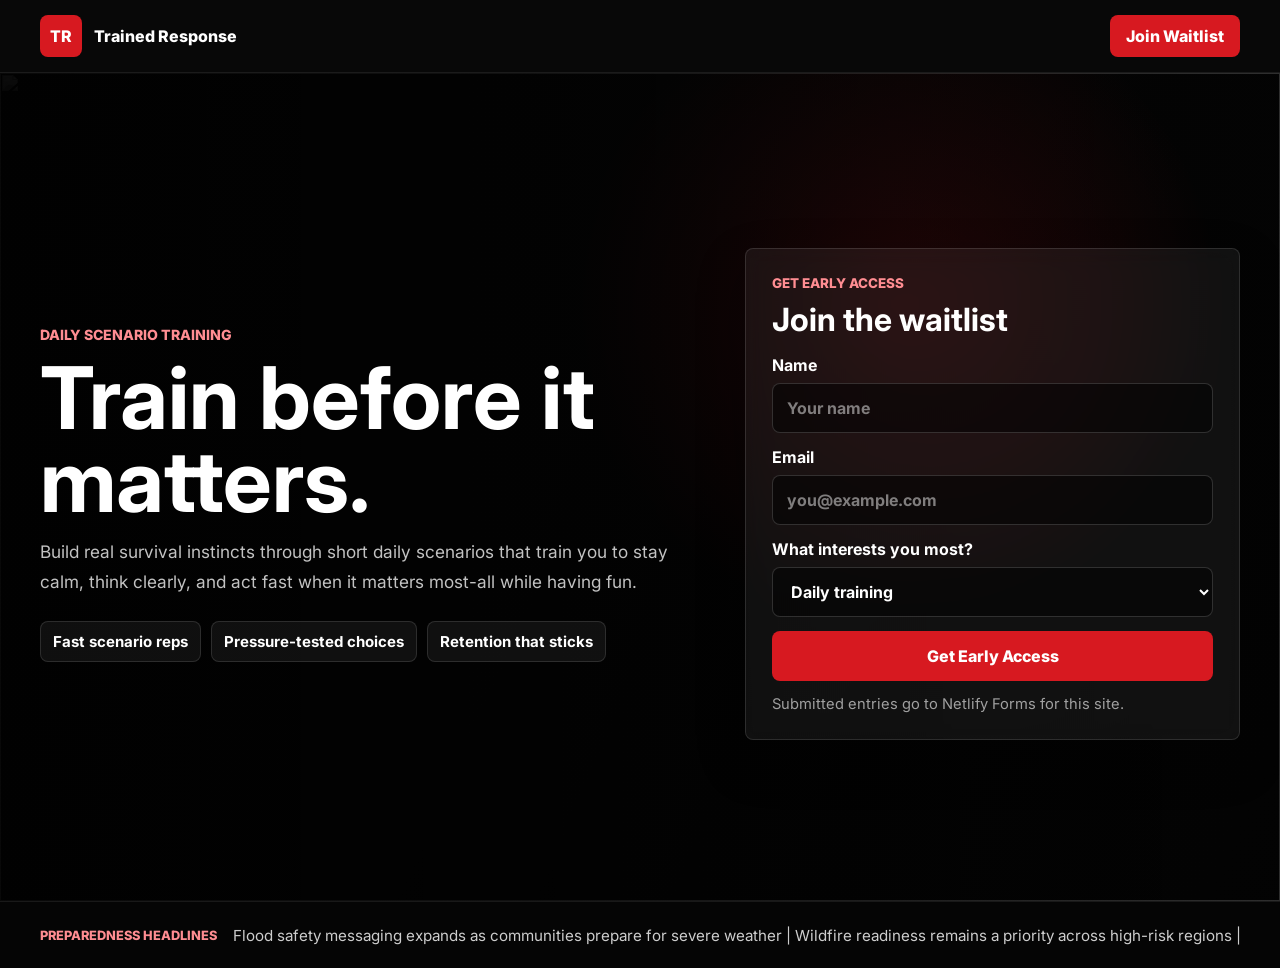
==== trained-response-netlify-single-file.html @ 7a44dd22 "Add files via upload" ====
<!doctype html>
<html lang="en">
<head>
  <meta charset="utf-8" />
  <meta name="viewport" content="width=device-width,initial-scale=1" />
  <title>Trained Response | Train Before It Matters</title>
  <meta name="description" content="Trained Response helps people build real survival instincts through short daily scenarios and practical decision training." />
  <link rel="preconnect" href="https://fonts.googleapis.com">
  <link rel="preconnect" href="https://fonts.gstatic.com" crossorigin>
  <link href="https://fonts.googleapis.com/css2?family=Inter:wght@400;500;600;700;800;900&display=swap" rel="stylesheet">
  <style>
    * { box-sizing: border-box; }
    :root {
      --black: #090909;
      --black-soft: #131313;
      --white: #ffffff;
      --red: #d71920;
      --red-dark: #ab1117;
      --text-soft: rgba(255, 255, 255, 0.76);
      --line: rgba(255, 255, 255, 0.12);
      --shadow: 0 20px 48px rgba(0, 0, 0, 0.32);
    }
    html { scroll-behavior: smooth; }
    body {
      margin: 0;
      font-family: "Inter", system-ui, sans-serif;
      color: var(--white);
      background: var(--black);
    }
    a { color: inherit; text-decoration: none; }
    img { display: block; max-width: 100%; }
    .container {
      width: min(1200px, calc(100% - 32px));
      margin: 0 auto;
    }
    .site-header {
      position: sticky;
      top: 0;
      z-index: 10;
      background: rgba(9, 9, 9, 0.92);
      border-bottom: 1px solid rgba(255, 255, 255, 0.08);
      backdrop-filter: blur(10px);
    }
    .nav {
      display: flex;
      align-items: center;
      justify-content: space-between;
      min-height: 72px;
      gap: 16px;
    }
    .brand {
      display: inline-flex;
      align-items: center;
      gap: 12px;
      font-weight: 800;
    }
    .brand-mark {
      display: inline-grid;
      place-items: center;
      width: 42px;
      height: 42px;
      border-radius: 8px;
      background: var(--red);
    }
    .brand-text { font-size: 1rem; }
    .button {
      display: inline-flex;
      align-items: center;
      justify-content: center;
      min-height: 50px;
      padding: 0 20px;
      border: 0;
      border-radius: 8px;
      background: var(--red);
      color: var(--white);
      font: inherit;
      font-weight: 800;
      cursor: pointer;
      transition: background 160ms ease, transform 160ms ease;
    }
    .button:hover {
      background: var(--red-dark);
      transform: translateY(-1px);
    }
    .button-small {
      min-height: 42px;
      padding: 0 16px;
    }
    .hero {
      position: relative;
      min-height: calc(100svh - 72px);
      display: flex;
      align-items: center;
      overflow: hidden;
      background:
        radial-gradient(circle at 70% 28%, rgba(215, 25, 32, 0.28), transparent 30%),
        linear-gradient(115deg, rgba(9, 9, 9, 0.97) 0%, rgba(9, 9, 9, 0.94) 43%, rgba(9, 9, 9, 0.58) 70%, rgba(9, 9, 9, 0.42) 100%),
        #000000;
    }
    .hero-media,
    .hero-shade {
      position: absolute;
      inset: 0;
    }
    .hero-image {
      width: 100%;
      height: 100%;
      object-fit: cover;
      object-position: 75% center;
      opacity: 0.32;
      filter: saturate(0) contrast(1.08);
    }
    .hero-shade {
      background: linear-gradient(90deg, rgba(0, 0, 0, 0.88) 0%, rgba(0, 0, 0, 0.76) 42%, rgba(0, 0, 0, 0.3) 100%);
    }
    .hero-layout {
      position: relative;
      z-index: 1;
      display: grid;
      grid-template-columns: minmax(0, 1.15fr) minmax(330px, 0.85fr);
      gap: 36px;
      align-items: center;
      padding: 56px 0 42px;
    }
    .hero-copy { max-width: 700px; }
    .eyebrow {
      margin: 0;
      color: #ff8d92;
      font-size: 0.88rem;
      font-weight: 800;
      text-transform: uppercase;
    }
    .hero h1 {
      margin: 14px 0 14px;
      font-size: clamp(3rem, 7vw, 5.4rem);
      line-height: 0.96;
    }
    .hero-subhead {
      max-width: 680px;
      margin: 0;
      color: var(--text-soft);
      font-size: 1.08rem;
      line-height: 1.72;
    }
    .hero-points {
      display: flex;
      flex-wrap: wrap;
      gap: 10px;
      margin: 24px 0 0;
      padding: 0;
      list-style: none;
    }
    .hero-points li {
      padding: 10px 12px;
      border: 1px solid var(--line);
      border-radius: 8px;
      background: rgba(255, 255, 255, 0.06);
      font-size: 0.94rem;
      font-weight: 700;
    }
    .hero-panel {
      padding: 26px;
      border: 1px solid var(--line);
      border-radius: 8px;
      background: rgba(255, 255, 255, 0.06);
      box-shadow: var(--shadow);
      backdrop-filter: blur(12px);
    }
    .panel-topline {
      color: #ff8d92;
      font-size: 0.84rem;
      font-weight: 800;
      text-transform: uppercase;
    }
    .hero-panel h2 {
      margin: 12px 0 18px;
      font-size: 2rem;
      line-height: 1.05;
    }
    .waitlist-form {
      display: grid;
      gap: 14px;
    }
    .waitlist-form label {
      display: grid;
      gap: 8px;
      font-weight: 700;
    }
    .waitlist-form input,
    .waitlist-form select {
      width: 100%;
      min-height: 50px;
      padding: 0 14px;
      border: 1px solid rgba(255, 255, 255, 0.16);
      border-radius: 8px;
      background: rgba(0, 0, 0, 0.52);
      color: var(--white);
      font: inherit;
    }
    .waitlist-form input::placeholder { color: rgba(255, 255, 255, 0.48); }
    .form-note {
      margin: 0;
      color: rgba(255, 255, 255, 0.6);
      font-size: 0.92rem;
    }
    .ticker-band {
      border-top: 1px solid rgba(255, 255, 255, 0.08);
      background: #050505;
    }
    .ticker-shell {
      display: grid;
      grid-template-columns: auto 1fr;
      gap: 16px;
      align-items: center;
      min-height: 66px;
    }
    .ticker-label {
      margin: 0;
      color: #ff8d92;
      font-size: 0.8rem;
      font-weight: 800;
      text-transform: uppercase;
      white-space: nowrap;
    }
    .ticker-track { overflow: hidden; }
    .ticker-content {
      white-space: nowrap;
      color: rgba(255, 255, 255, 0.8);
      font-size: 0.95rem;
    }
    .hidden {
      position: absolute;
      left: -9999px;
    }
    .netlify-only {
      display: none;
    }
    @media (max-width: 940px) {
      .hero-layout {
        grid-template-columns: 1fr;
        padding: 44px 0 32px;
      }
      .hero-image {
        object-position: center top;
        opacity: 0.2;
      }
      .hero-shade {
        background: linear-gradient(180deg, rgba(0, 0, 0, 0.8) 0%, rgba(0, 0, 0, 0.82) 42%, rgba(0, 0, 0, 0.92) 100%);
      }
      .hero-copy {
        max-width: none;
      }
    }
    @media (max-width: 640px) {
      .brand-text {
        display: none;
      }
      .button-small,
      .button {
        width: 100%;
      }
      .nav {
        align-items: stretch;
        min-height: auto;
        padding: 14px 0;
      }
      .hero {
        min-height: auto;
      }
      .hero h1 {
        font-size: 2.8rem;
      }
      .hero-subhead {
        font-size: 1rem;
      }
      .hero-panel {
        padding: 20px;
      }
      .ticker-shell {
        grid-template-columns: 1fr;
        gap: 8px;
        padding: 14px 0;
      }
      .ticker-content {
        white-space: normal;
        line-height: 1.55;
      }
    }
  </style>
</head>
<body>
  <header class="site-header">
    <div class="container nav">
      <a class="brand" href="#top" aria-label="Trained Response home">
        <span class="brand-mark">TR</span>
        <span class="brand-text">Trained Response</span>
      </a>
      <a class="button button-small" href="#waitlist">Join Waitlist</a>
    </div>
  </header>

  <main id="top">
    <section class="hero" aria-labelledby="hero-title">
      <div class="hero-media" aria-hidden="true">
        <img class="hero-image" src="mascot.png" alt="" />
      </div>
      <div class="hero-shade" aria-hidden="true"></div>
      <div class="container hero-layout">
        <div class="hero-copy">
          <p class="eyebrow">Daily scenario training</p>
          <h1 id="hero-title">Train before it matters.</h1>
          <p class="hero-subhead">
            Build real survival instincts through short daily scenarios that train you to stay calm, think clearly, and act fast when it matters most-all while having fun.
          </p>
          <ul class="hero-points" aria-label="Key benefits">
            <li>Fast scenario reps</li>
            <li>Pressure-tested choices</li>
            <li>Retention that sticks</li>
          </ul>
        </div>

        <div class="hero-panel" id="waitlist">
          <div class="panel-topline">Get early access</div>
          <h2>Join the waitlist</h2>
          <form class="waitlist-form" name="waitlist" method="POST" data-netlify="true" netlify netlify-honeypot="bot-field" action="/success.html" accept-charset="UTF-8">
            <input type="hidden" name="form-name" value="waitlist" />
            <p class="hidden">
              <label>Don't fill this out if you're human: <input name="bot-field" /></label>
            </p>
            <label>
              <span>Name</span>
              <input type="text" name="name" placeholder="Your name" />
            </label>
            <label>
              <span>Email</span>
              <input type="email" name="email" placeholder="you@example.com" required />
            </label>
            <label>
              <span>What interests you most?</span>
              <select name="interest">
                <option value="daily-training">Daily training</option>
                <option value="family-mode">Family mode</option>
                <option value="solo-survival">Solo survival</option>
                <option value="preparedness">Preparedness</option>
              </select>
            </label>
            <button class="button" type="submit">Get Early Access</button>
            <p class="form-note">Submitted entries go to Netlify Forms for this site.</p>
          </form>
        </div>
      </div>
    </section>

    <section class="ticker-band" aria-labelledby="ticker-heading">
      <div class="container ticker-shell">
        <p id="ticker-heading" class="ticker-label">Preparedness headlines</p>
        <div class="ticker-track" role="status" aria-live="polite" aria-atomic="false">
          <div class="ticker-content" id="newsTicker">Loading current preparedness headlines...</div>
        </div>
      </div>
    </section>
  </main>

  <form class="netlify-only" name="waitlist" method="POST" data-netlify="true" netlify netlify-honeypot="bot-field" hidden aria-hidden="true">
    <input type="hidden" name="form-name" value="waitlist" />
    <input type="text" name="name" />
    <input type="email" name="email" />
    <select name="interest">
      <option value="daily-training">Daily training</option>
      <option value="family-mode">Family mode</option>
      <option value="solo-survival">Solo survival</option>
      <option value="preparedness">Preparedness</option>
    </select>
    <input name="bot-field" />
  </form>

  <script>
    (function () {
      const ticker = document.getElementById("newsTicker");
      const separator = "   |   ";
      const fallbackHeadlines = [
        "Flood safety messaging expands as communities prepare for severe weather",
        "Wildfire readiness remains a priority across high-risk regions",
        "Emergency managers push faster public alerts ahead of storm season",
        "Preparedness guidance focuses on evacuation plans, supplies, and communication"
      ];

      function normalizeHeadline(text) {
        return String(text || "")
          .replace(/\s+/g, " ")
          .replace(/ - [^-]+$/, "")
          .trim();
      }

      function renderHeadlines(items) {
        const headlines = items.map(normalizeHeadline).filter(Boolean);
        ticker.textContent = headlines.join(separator);
      }

      async function loadTicker() {
        try {
          const response = await fetch("/.netlify/functions/news-ticker", {
            headers: { Accept: "application/json" }
          });

          if (!response.ok) {
            throw new Error("Ticker request failed");
          }

          const payload = await response.json();
          const live = Array.isArray(payload.headlines) ? payload.headlines.map((item) => item.title) : [];
          renderHeadlines(live.length ? live : fallbackHeadlines);
        } catch (error) {
          renderHeadlines(fallbackHeadlines);
        }
      }

      loadTicker();
      window.setInterval(loadTicker, 15 * 60 * 1000);
    })();
  </script>
</body>
</html>
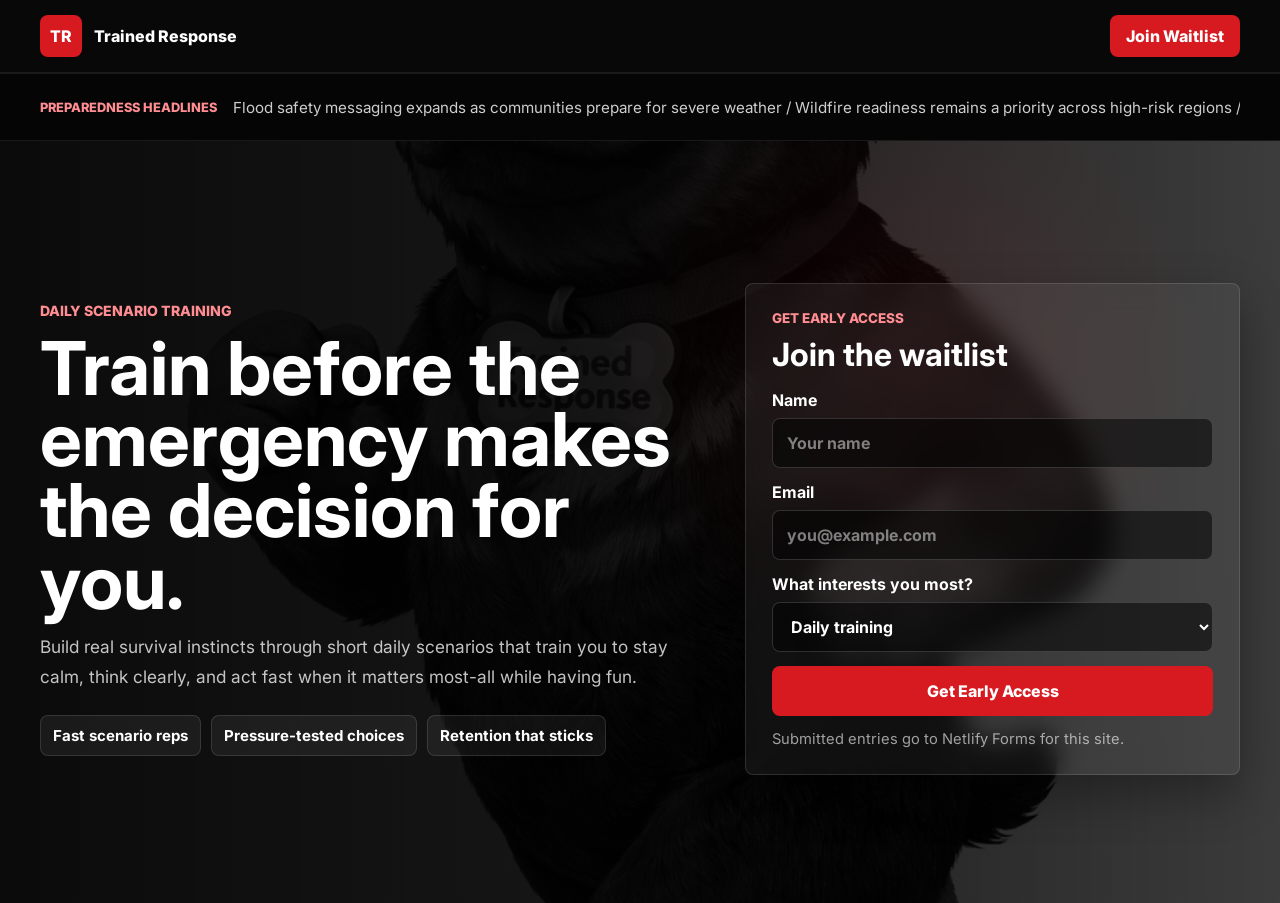
==== commit db99c21e: "Add files via upload" ====
--- a/trained-response-netlify-single-file.html
+++ b/trained-response-netlify-single-file.html
@@ -3,7 +3,7 @@
 <head>
   <meta charset="utf-8" />
   <meta name="viewport" content="width=device-width,initial-scale=1" />
-  <title>Trained Response | Train Before It Matters</title>
+  <title>Trained Response | Train Before the Emergency Makes the Decision for You</title>
   <meta name="description" content="Trained Response helps people build real survival instincts through short daily scenarios and practical decision training." />
   <link rel="preconnect" href="https://fonts.googleapis.com">
   <link rel="preconnect" href="https://fonts.gstatic.com" crossorigin>
@@ -88,7 +88,7 @@
     }
     .hero {
       position: relative;
-      min-height: calc(100svh - 72px);
+      min-height: calc(100svh - 138px);
       display: flex;
       align-items: center;
       overflow: hidden;
@@ -132,7 +132,7 @@
     }
     .hero h1 {
       margin: 14px 0 14px;
-      font-size: clamp(3rem, 7vw, 5.4rem);
+      font-size: clamp(2.7rem, 5.8vw, 5rem);
       line-height: 0.96;
     }
     .hero-subhead {
@@ -204,7 +204,10 @@
       font-size: 0.92rem;
     }
     .ticker-band {
+      position: relative;
+      z-index: 2;
       border-top: 1px solid rgba(255, 255, 255, 0.08);
+      border-bottom: 1px solid rgba(255, 255, 255, 0.08);
       background: #050505;
     }
     .ticker-shell {
@@ -222,11 +225,30 @@
       text-transform: uppercase;
       white-space: nowrap;
     }
-    .ticker-track { overflow: hidden; }
+    .ticker-track {
+      overflow: hidden;
+      min-width: 0;
+    }
     .ticker-content {
+      display: inline-flex;
+      width: max-content;
       white-space: nowrap;
       color: rgba(255, 255, 255, 0.8);
       font-size: 0.95rem;
+      will-change: transform;
+      animation: ticker-slide 24s linear infinite;
+    }
+    .ticker-group {
+      flex: 0 0 auto;
+      padding-right: 34px;
+    }
+    @keyframes ticker-slide {
+      from {
+        transform: translateX(0);
+      }
+      to {
+        transform: translateX(-50%);
+      }
     }
     .hidden {
       position: absolute;
@@ -265,10 +287,10 @@
         padding: 14px 0;
       }
       .hero {
-        min-height: auto;
+        min-height: calc(100svh - 144px);
       }
       .hero h1 {
-        font-size: 2.8rem;
+        font-size: 2.35rem;
       }
       .hero-subhead {
         font-size: 1rem;
@@ -282,8 +304,9 @@
         padding: 14px 0;
       }
       .ticker-content {
-        white-space: normal;
+        white-space: nowrap;
         line-height: 1.55;
+        animation-duration: 18s;
       }
     }
   </style>
@@ -300,6 +323,15 @@
   </header>
 
   <main id="top">
+    <section class="ticker-band" aria-labelledby="ticker-heading">
+      <div class="container ticker-shell">
+        <p id="ticker-heading" class="ticker-label">Preparedness headlines</p>
+        <div class="ticker-track" role="status" aria-live="polite" aria-atomic="false">
+          <div class="ticker-content" id="newsTicker">Loading current preparedness headlines...</div>
+        </div>
+      </div>
+    </section>
+
     <section class="hero" aria-labelledby="hero-title">
       <div class="hero-media" aria-hidden="true">
         <img class="hero-image" src="mascot.png" alt="" />
@@ -308,7 +340,7 @@
       <div class="container hero-layout">
         <div class="hero-copy">
           <p class="eyebrow">Daily scenario training</p>
-          <h1 id="hero-title">Train before it matters.</h1>
+          <h1 id="hero-title">Train before the emergency makes the decision for you.</h1>
           <p class="hero-subhead">
             Build real survival instincts through short daily scenarios that train you to stay calm, think clearly, and act fast when it matters most-all while having fun.
           </p>
@@ -351,14 +383,6 @@
       </div>
     </section>
 
-    <section class="ticker-band" aria-labelledby="ticker-heading">
-      <div class="container ticker-shell">
-        <p id="ticker-heading" class="ticker-label">Preparedness headlines</p>
-        <div class="ticker-track" role="status" aria-live="polite" aria-atomic="false">
-          <div class="ticker-content" id="newsTicker">Loading current preparedness headlines...</div>
-        </div>
-      </div>
-    </section>
   </main>
 
   <form class="netlify-only" name="waitlist" method="POST" data-netlify="true" netlify netlify-honeypot="bot-field" hidden aria-hidden="true">
@@ -377,7 +401,7 @@
   <script>
     (function () {
       const ticker = document.getElementById("newsTicker");
-      const separator = "   |   ";
+      const separator = "   /   ";
       const fallbackHeadlines = [
         "Flood safety messaging expands as communities prepare for severe weather",
         "Wildfire readiness remains a priority across high-risk regions",
@@ -394,12 +418,25 @@
 
       function renderHeadlines(items) {
         const headlines = items.map(normalizeHeadline).filter(Boolean);
-        ticker.textContent = headlines.join(separator);
+        renderTickerText(headlines.length ? headlines : fallbackHeadlines);
+      }
+
+      function renderTickerText(headlines) {
+        const text = headlines.join(separator);
+        ticker.innerHTML = "";
+
+        for (let index = 0; index < 2; index += 1) {
+          const group = document.createElement("span");
+          group.className = "ticker-group";
+          group.textContent = text + separator;
+          ticker.appendChild(group);
+        }
       }
 
       async function loadTicker() {
         try {
-          const response = await fetch("/.netlify/functions/news-ticker", {
+          const response = await fetch("/.netlify/functions/news-ticker?ts=" + Date.now(), {
+            cache: "no-store",
             headers: { Accept: "application/json" }
           });
 
@@ -416,7 +453,7 @@
       }
 
       loadTicker();
-      window.setInterval(loadTicker, 15 * 60 * 1000);
+      window.setInterval(loadTicker, 60 * 1000);
     })();
   </script>
 </body>
